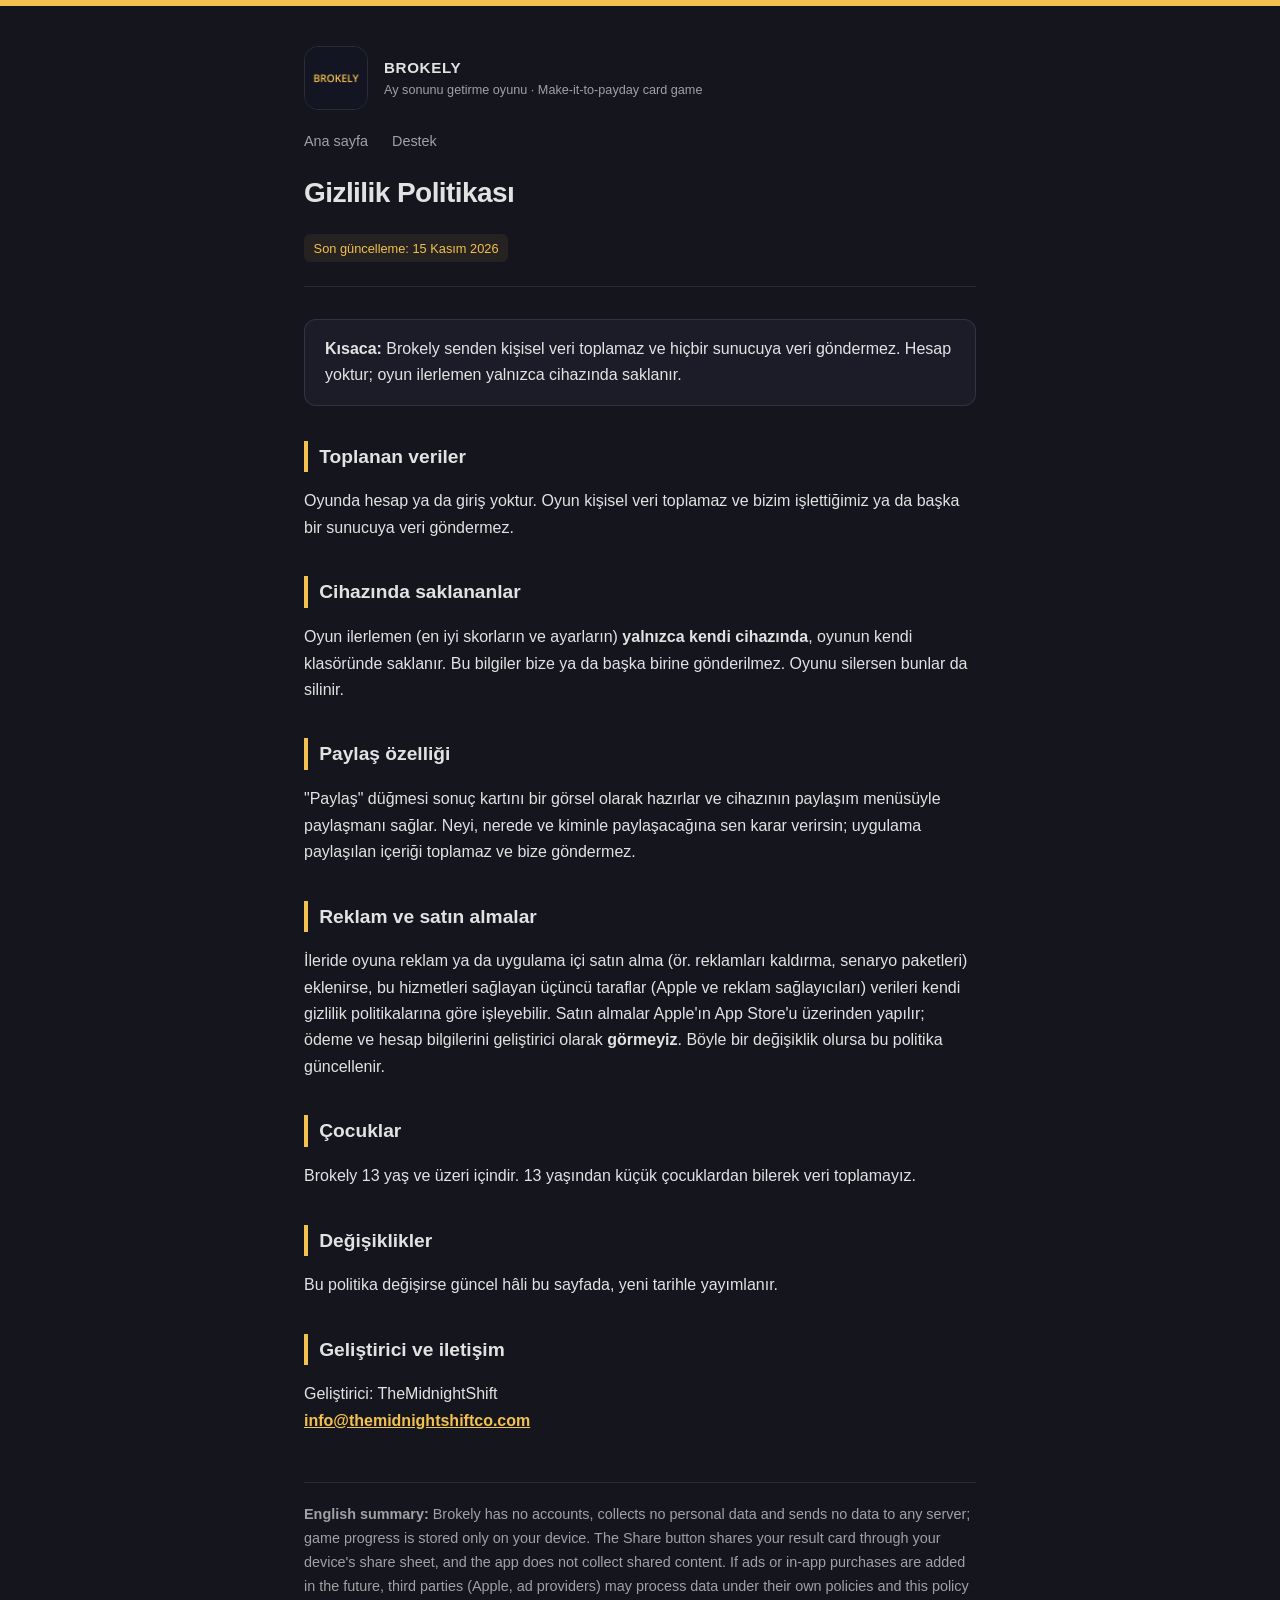
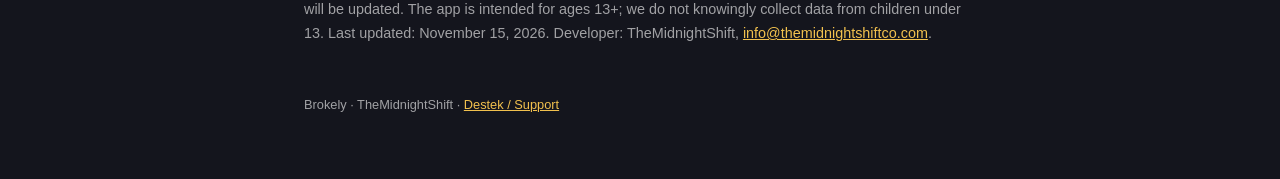
==== privacy.html @ bc096675 "Brokely: tanıtım, destek ve gizlilik sayfaları Co-Authored-By: Claude Opus 5.5 <noreply@anthropic.co" ====
<!DOCTYPE html>
<html lang="tr">
<head>
<meta charset="UTF-8">
<meta name="viewport" content="width=device-width, initial-scale=1.0">
<title>Gizlilik Politikası / Privacy Policy - Brokely</title>
<link rel="stylesheet" href="style.css">
</head>
<body>
<div class="stripe"></div>
<div class="container">

    <header>
        <div class="brand">
            <img src="icon.png" alt="Brokely">
            <div class="name">Brokely<small>Ay sonunu getirme oyunu · Make-it-to-payday card game</small></div>
        </div>
        <nav>
            <a href="index.html">Ana sayfa</a>
            <a href="support.html">Destek</a>
        </nav>
        <h1>Gizlilik Politikası</h1>
        <span class="updated">Son güncelleme: 15 Kasım 2026</span>
    </header>

    <section>
        <div class="card"><p style="margin: 0;"><strong>Kısaca:</strong> Brokely senden kişisel veri toplamaz ve hiçbir sunucuya veri göndermez. Hesap yoktur; oyun ilerlemen yalnızca cihazında saklanır.</p></div>
    </section>

    <section>
        <h2>Toplanan veriler</h2>
        <p>Oyunda hesap ya da giriş yoktur. Oyun kişisel veri toplamaz ve bizim işlettiğimiz ya da başka bir sunucuya veri göndermez.</p>
    </section>

    <section>
        <h2>Cihazında saklananlar</h2>
        <p>Oyun ilerlemen (en iyi skorların ve ayarların) <strong>yalnızca kendi cihazında</strong>, oyunun kendi klasöründe saklanır. Bu bilgiler bize ya da başka birine gönderilmez. Oyunu silersen bunlar da silinir.</p>
    </section>

    <section>
        <h2>Paylaş özelliği</h2>
        <p>"Paylaş" düğmesi sonuç kartını bir görsel olarak hazırlar ve cihazının paylaşım menüsüyle paylaşmanı sağlar. Neyi, nerede ve kiminle paylaşacağına sen karar verirsin; uygulama paylaşılan içeriği toplamaz ve bize göndermez.</p>
    </section>

    <section>
        <h2>Reklam ve satın almalar</h2>
        <p>İleride oyuna reklam ya da uygulama içi satın alma (ör. reklamları kaldırma, senaryo paketleri) eklenirse, bu hizmetleri sağlayan üçüncü taraflar (Apple ve reklam sağlayıcıları) verileri kendi gizlilik politikalarına göre işleyebilir. Satın almalar Apple'ın App Store'u üzerinden yapılır; ödeme ve hesap bilgilerini geliştirici olarak <strong>görmeyiz</strong>. Böyle bir değişiklik olursa bu politika güncellenir.</p>
    </section>

    <section>
        <h2>Çocuklar</h2>
        <p>Brokely 13 yaş ve üzeri içindir. 13 yaşından küçük çocuklardan bilerek veri toplamayız.</p>
    </section>

    <section>
        <h2>Değişiklikler</h2>
        <p>Bu politika değişirse güncel hâli bu sayfada, yeni tarihle yayımlanır.</p>
    </section>

    <section>
        <h2>Geliştirici ve iletişim</h2>
        <p>Geliştirici: TheMidnightShift<br>
        <a class="contact-email" href="mailto:info@themidnightshiftco.com">info@themidnightshiftco.com</a></p>
    </section>

    <p class="en-summary" lang="en"><strong>English summary:</strong> Brokely has no accounts, collects no personal data and sends no data to any server; game progress is stored only on your device. The Share button shares your result card through your device's share sheet, and the app does not collect shared content. If ads or in-app purchases are added in the future, third parties (Apple, ad providers) may process data under their own policies and this policy will be updated. The app is intended for ages 13+; we do not knowingly collect data from children under 13. Last updated: November 15, 2026. Developer: TheMidnightShift, <a href="mailto:info@themidnightshiftco.com">info@themidnightshiftco.com</a>.</p>

    <footer>Brokely · TheMidnightShift · <a href="support.html">Destek / Support</a></footer>
</div>
</body>
</html>
---- style.css ----
:root {
    --bg: #14151d;
    --surface: #1b1c27;
    --text-primary: rgba(255, 255, 255, 0.88);
    --text-secondary: rgba(255, 255, 255, 0.60);
    --accent: #F2C14E;          /* Brokely sarısı */
    --danger: #E86A5A;
    --border: rgba(255, 255, 255, 0.10);
}
* { box-sizing: border-box; }
body {
    margin: 0;
    background: var(--bg);
    color: var(--text-primary);
    font-family: -apple-system, BlinkMacSystemFont, "Segoe UI", Roboto, Helvetica, Arial, sans-serif;
    line-height: 1.65;
}
.stripe { height: 6px; background: var(--accent); }
.container { max-width: 720px; margin: 0 auto; padding: 2.5rem 1.5rem 4rem; }
header { margin-bottom: 2rem; padding-bottom: 1.5rem; border-bottom: 1px solid var(--border); }
.brand { display: flex; align-items: center; gap: 1rem; margin-bottom: 1.25rem; }
.brand img { width: 64px; height: 64px; border-radius: 14px; border: 1px solid var(--border); }
.brand .name { font-weight: 700; letter-spacing: 0.04em; text-transform: uppercase; font-size: 0.95rem; }
.brand .name small { display: block; color: var(--text-secondary); font-weight: 400; letter-spacing: 0; text-transform: none; }
nav { margin-bottom: 1rem; font-size: 0.9rem; }
nav a { color: var(--text-secondary); text-decoration: none; margin-right: 1.25rem; border-bottom: 1px solid transparent; }
nav a:hover { color: var(--accent); border-bottom-color: var(--accent); }
h1 { font-size: 1.75rem; margin: 0 0 0.4rem; letter-spacing: -0.02em; }
h2 { font-size: 1.2rem; margin: 2.2rem 0 0.8rem; padding-left: 0.7rem; border-left: 4px solid var(--accent); }
h3 { font-size: 1rem; margin: 1.6rem 0 0.4rem; color: #fff; }
p, li { color: var(--text-primary); }
.subtitle { color: var(--text-secondary); margin: 0; }
.updated { display: inline-block; margin-top: 0.75rem; font-size: 0.8rem; color: var(--accent); background: rgba(242, 193, 78, 0.08); padding: 0.2rem 0.6rem; border-radius: 6px; }
.card { background: var(--surface); border: 1px solid var(--border); border-radius: 12px; padding: 1rem 1.25rem; }
.contact-email { color: var(--accent); font-weight: 600; }
a { color: var(--accent); }
.lang { margin-top: 4rem; padding-top: 2rem; border-top: 1px solid var(--border); }
footer { margin-top: 3rem; color: var(--text-secondary); font-size: 0.8rem; }
.en-summary { margin-top: 3rem; padding-top: 1.25rem; border-top: 1px solid var(--border); color: var(--text-secondary); font-size: 0.9rem; }
.links { display: grid; gap: 0.75rem; margin-top: 1rem; }
.links a { display: block; background: var(--surface); border: 1px solid var(--border); border-radius: 12px; padding: 1rem 1.25rem; text-decoration: none; font-weight: 600; }
.links a small { display: block; color: var(--text-secondary); font-weight: 400; }
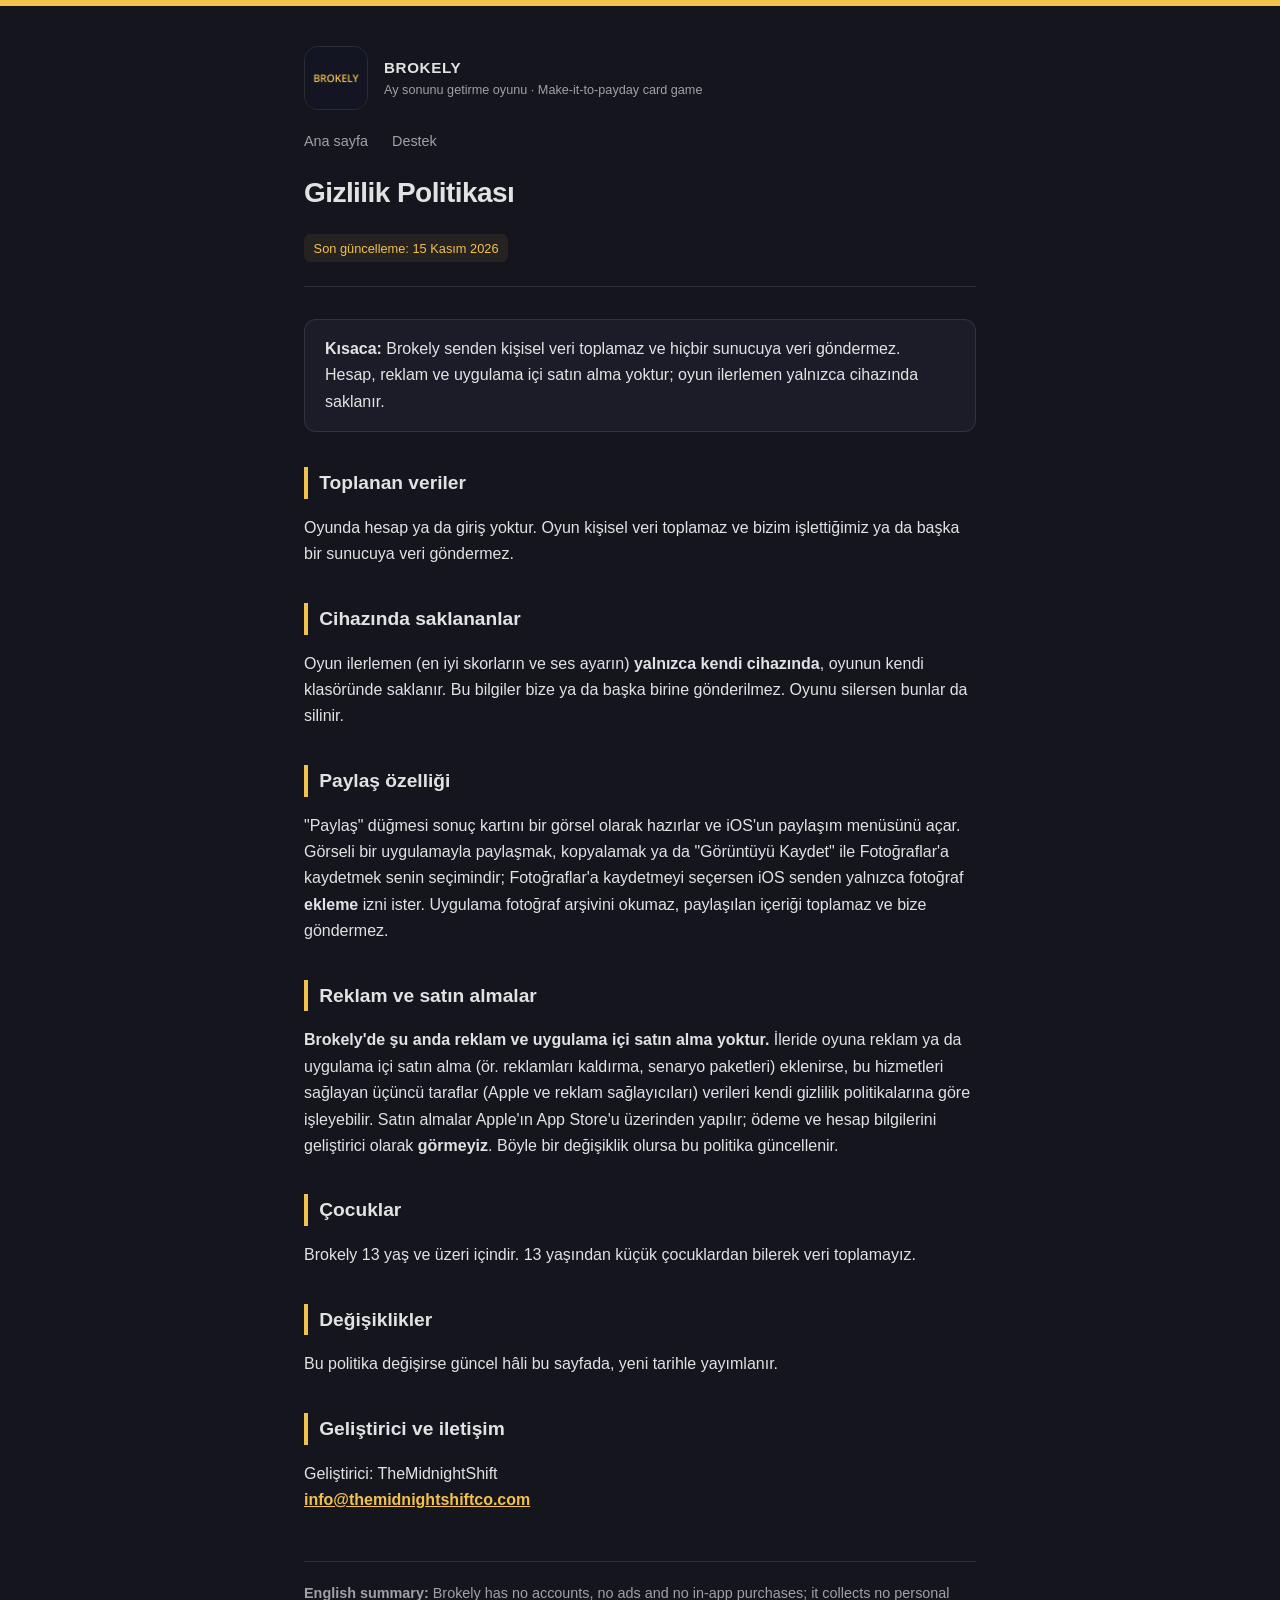
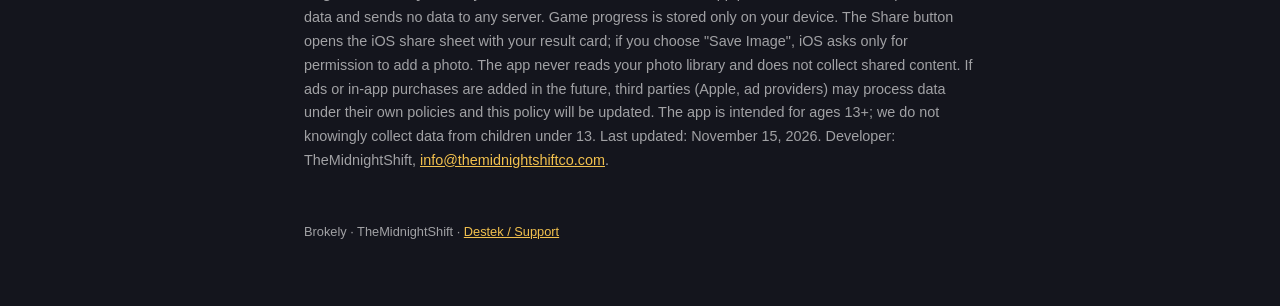
==== commit 7ad7187b: "Gizlilik: paylaşım menüsü ve Fotoğraflar'a kaydetme; şu an reklam/satın alma yok Co-Authored-By: Cla" ====
--- a/privacy.html
+++ b/privacy.html
@@ -24,7 +24,7 @@
     </header>
 
     <section>
-        <div class="card"><p style="margin: 0;"><strong>Kısaca:</strong> Brokely senden kişisel veri toplamaz ve hiçbir sunucuya veri göndermez. Hesap yoktur; oyun ilerlemen yalnızca cihazında saklanır.</p></div>
+        <div class="card"><p style="margin: 0;"><strong>Kısaca:</strong> Brokely senden kişisel veri toplamaz ve hiçbir sunucuya veri göndermez. Hesap, reklam ve uygulama içi satın alma yoktur; oyun ilerlemen yalnızca cihazında saklanır.</p></div>
     </section>
 
     <section>
@@ -34,17 +34,17 @@
 
     <section>
         <h2>Cihazında saklananlar</h2>
-        <p>Oyun ilerlemen (en iyi skorların ve ayarların) <strong>yalnızca kendi cihazında</strong>, oyunun kendi klasöründe saklanır. Bu bilgiler bize ya da başka birine gönderilmez. Oyunu silersen bunlar da silinir.</p>
+        <p>Oyun ilerlemen (en iyi skorların ve ses ayarın) <strong>yalnızca kendi cihazında</strong>, oyunun kendi klasöründe saklanır. Bu bilgiler bize ya da başka birine gönderilmez. Oyunu silersen bunlar da silinir.</p>
     </section>
 
     <section>
         <h2>Paylaş özelliği</h2>
-        <p>"Paylaş" düğmesi sonuç kartını bir görsel olarak hazırlar ve cihazının paylaşım menüsüyle paylaşmanı sağlar. Neyi, nerede ve kiminle paylaşacağına sen karar verirsin; uygulama paylaşılan içeriği toplamaz ve bize göndermez.</p>
+        <p>"Paylaş" düğmesi sonuç kartını bir görsel olarak hazırlar ve iOS'un paylaşım menüsünü açar. Görseli bir uygulamayla paylaşmak, kopyalamak ya da "Görüntüyü Kaydet" ile Fotoğraflar'a kaydetmek senin seçimindir; Fotoğraflar'a kaydetmeyi seçersen iOS senden yalnızca fotoğraf <strong>ekleme</strong> izni ister. Uygulama fotoğraf arşivini okumaz, paylaşılan içeriği toplamaz ve bize göndermez.</p>
     </section>
 
     <section>
         <h2>Reklam ve satın almalar</h2>
-        <p>İleride oyuna reklam ya da uygulama içi satın alma (ör. reklamları kaldırma, senaryo paketleri) eklenirse, bu hizmetleri sağlayan üçüncü taraflar (Apple ve reklam sağlayıcıları) verileri kendi gizlilik politikalarına göre işleyebilir. Satın almalar Apple'ın App Store'u üzerinden yapılır; ödeme ve hesap bilgilerini geliştirici olarak <strong>görmeyiz</strong>. Böyle bir değişiklik olursa bu politika güncellenir.</p>
+        <p><strong>Brokely'de şu anda reklam ve uygulama içi satın alma yoktur.</strong> İleride oyuna reklam ya da uygulama içi satın alma (ör. reklamları kaldırma, senaryo paketleri) eklenirse, bu hizmetleri sağlayan üçüncü taraflar (Apple ve reklam sağlayıcıları) verileri kendi gizlilik politikalarına göre işleyebilir. Satın almalar Apple'ın App Store'u üzerinden yapılır; ödeme ve hesap bilgilerini geliştirici olarak <strong>görmeyiz</strong>. Böyle bir değişiklik olursa bu politika güncellenir.</p>
     </section>
 
     <section>
@@ -63,7 +63,7 @@
         <a class="contact-email" href="mailto:info@themidnightshiftco.com">info@themidnightshiftco.com</a></p>
     </section>
 
-    <p class="en-summary" lang="en"><strong>English summary:</strong> Brokely has no accounts, collects no personal data and sends no data to any server; game progress is stored only on your device. The Share button shares your result card through your device's share sheet, and the app does not collect shared content. If ads or in-app purchases are added in the future, third parties (Apple, ad providers) may process data under their own policies and this policy will be updated. The app is intended for ages 13+; we do not knowingly collect data from children under 13. Last updated: November 15, 2026. Developer: TheMidnightShift, <a href="mailto:info@themidnightshiftco.com">info@themidnightshiftco.com</a>.</p>
+    <p class="en-summary" lang="en"><strong>English summary:</strong> Brokely has no accounts, no ads and no in-app purchases; it collects no personal data and sends no data to any server. Game progress is stored only on your device. The Share button opens the iOS share sheet with your result card; if you choose "Save Image", iOS asks only for permission to add a photo. The app never reads your photo library and does not collect shared content. If ads or in-app purchases are added in the future, third parties (Apple, ad providers) may process data under their own policies and this policy will be updated. The app is intended for ages 13+; we do not knowingly collect data from children under 13. Last updated: November 15, 2026. Developer: TheMidnightShift, <a href="mailto:info@themidnightshiftco.com">info@themidnightshiftco.com</a>.</p>
 
     <footer>Brokely · TheMidnightShift · <a href="support.html">Destek / Support</a></footer>
 </div>
